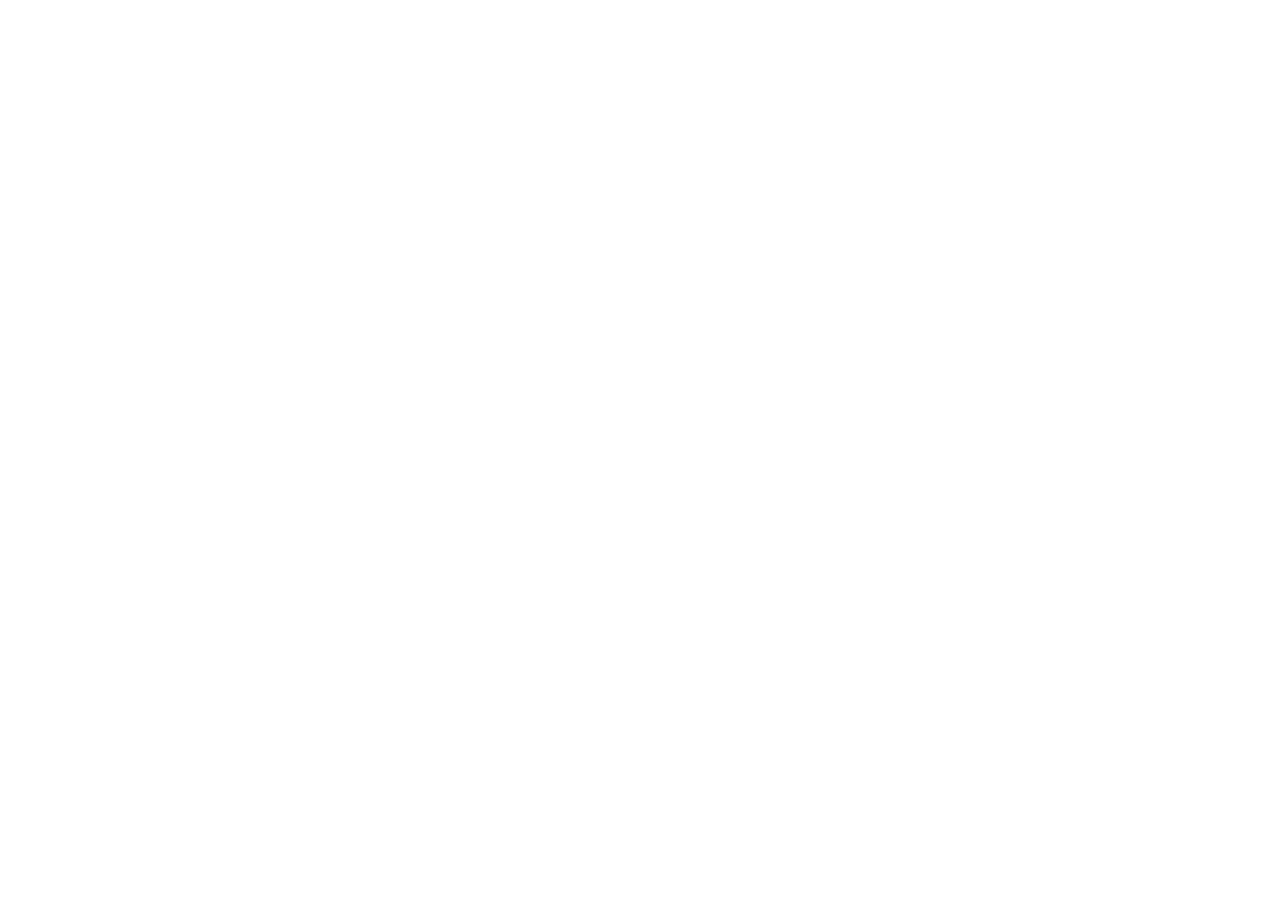
==== index.html @ b088ef9a "second commit" ====
<!DOCTYPE html>
<html lang="en">
<head>
    <meta charset="UTF-8">
    <meta name="viewport" content="width=device-width, initial-scale=1.0">
    <title>Garage</title>
</head>
<body>
    
</body>
</html>
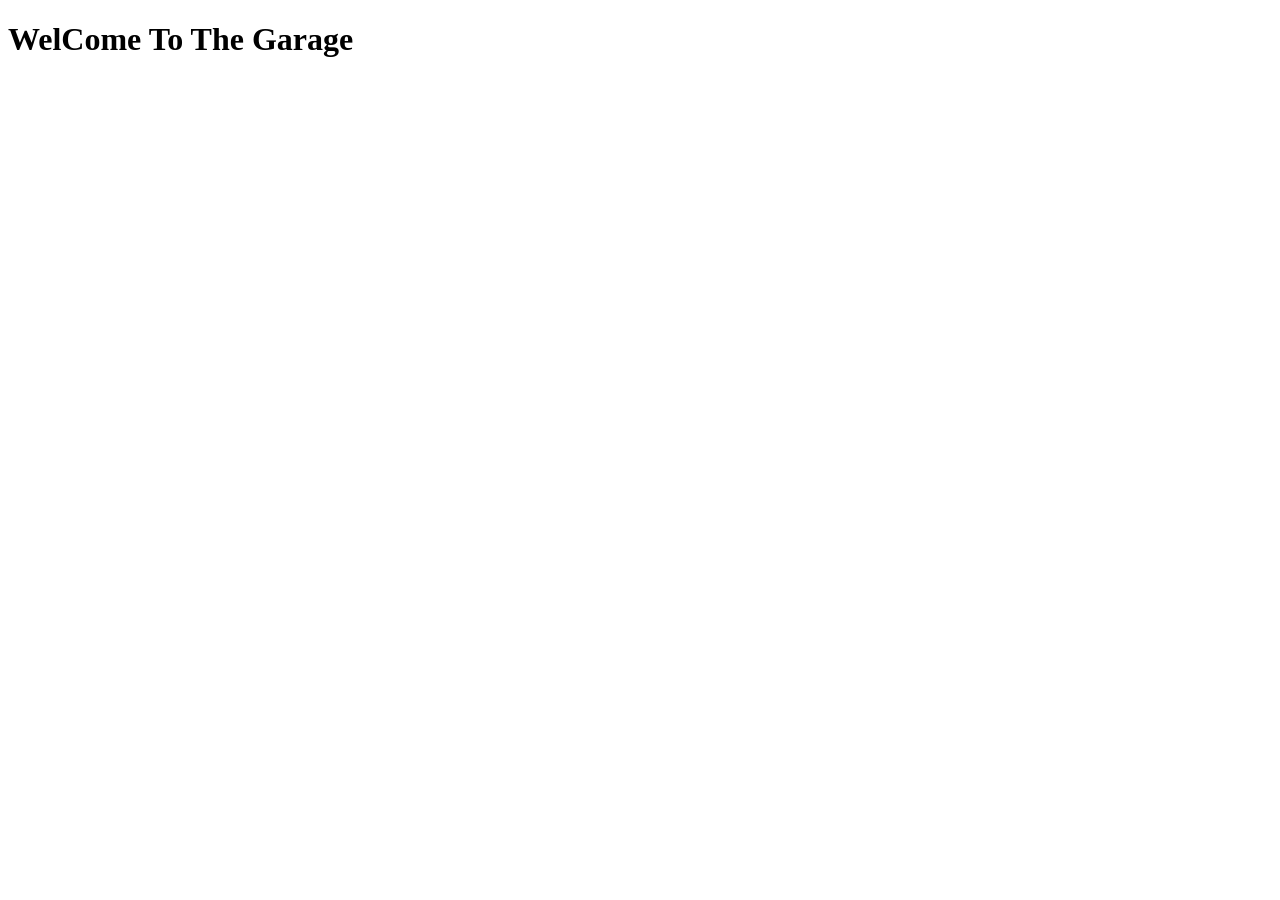
==== commit a8f41f51: "third commit" ====
--- a/index.html
+++ b/index.html
@@ -6,6 +6,7 @@
     <title>Garage</title>
 </head>
 <body>
+    <h1>WelCome To The Garage</h1>
     
 </body>
 </html>
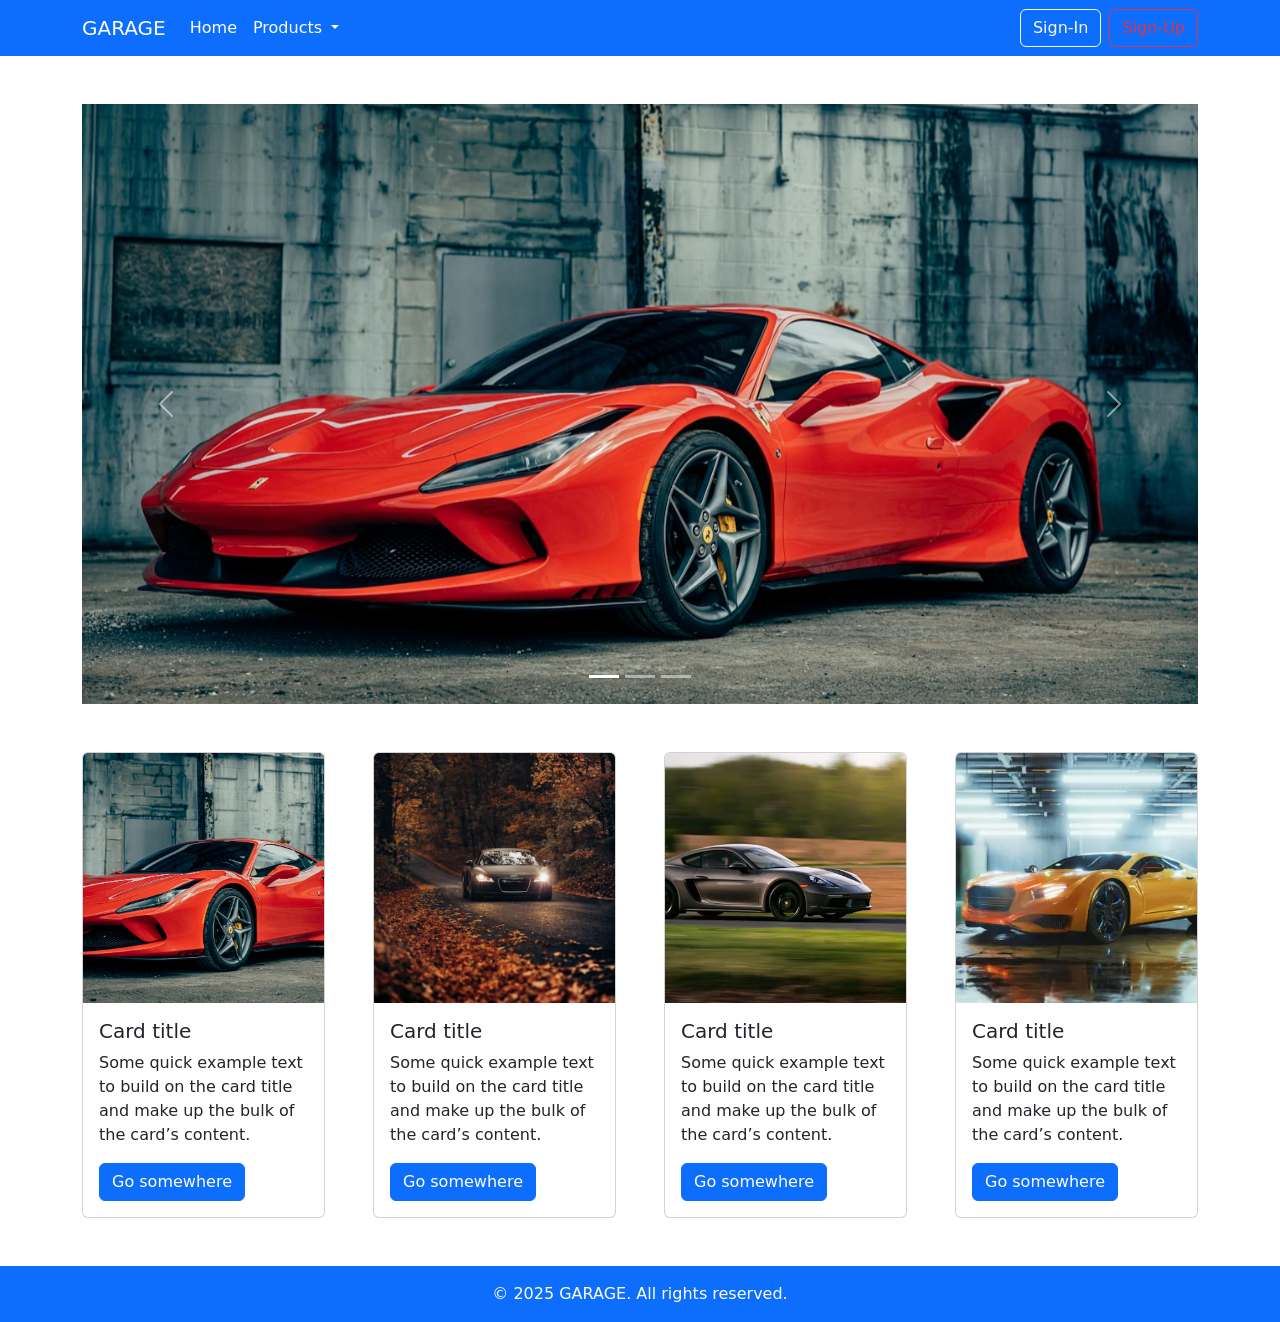
==== commit 972b2273: "fourth commit" ====
--- a/index.html
+++ b/index.html
@@ -3,10 +3,195 @@
 <head>
     <meta charset="UTF-8">
     <meta name="viewport" content="width=device-width, initial-scale=1.0">
-    <title>Garage</title>
+    <title>GARAGE</title>
+    <link href="https://cdn.jsdelivr.net/npm/bootstrap@5.3.8/dist/css/bootstrap.min.css" rel="stylesheet">
+    <script src="https://cdn.jsdelivr.net/npm/bootstrap@5.3.8/dist/js/bootstrap.bundle.min.js"></script>
+    <link rel="stylesheet" href="project.css">
 </head>
 <body>
-    <h1>WelCome To The Garage</h1>
+
+                                <!-- Nav Bar Section -->
+<nav class="navbar navbar-expand-lg bg-primary">
+  <div class="container">
+    <a class="navbar-brand text-white" href="#">GARAGE</a>
+    <button class="navbar-toggler" type="button" data-bs-toggle="collapse" data-bs-target="#navbarSupportedContent" aria-controls="navbarSupportedContent" aria-expanded="false" aria-label="Toggle navigation">
+      <span class="navbar-toggler-icon"></span>
+    </button>
+    <div class="collapse navbar-collapse" id="navbarSupportedContent">
+      <ul class="navbar-nav me-auto mb-2 mb-lg-0">
+        <li class="nav-item">
+          <a class="nav-link active text-white" aria-current="page" href="#">Home</a>
+        <li class="nav-item dropdown">
+          <a class="nav-link dropdown-toggle text-white" href="#" role="button" data-bs-toggle="dropdown" aria-expanded="false">
+            Products
+          </a>
+          <ul class="dropdown-menu">
+            <li><a class="dropdown-item" href="#">Cars</a></li>
+            <li><a class="dropdown-item" href="#">Bikes</a></li>
+            <li><hr class="dropdown-divider"></li>
+            <li><a class="dropdown-item" href="#">Something else here</a></li>
+          </ul>
+        </li>
+      </ul>
+      <div class="d-flex">
+        <button class="btn btn-outline-light me-2" data-bs-toggle="modal" data-bs-target="#signInModal">Sign-In</button>
+        <button class="btn btn-outline-danger" data-bs-toggle="modal" data-bs-target="#signUpModal">Sign-Up</button>
+      </div>
+    </div>
+  </div>
+</nav>
+
+                                <!-- Carosel Section -->
+<section class="container my-5">
+    <div id="carouselExampleIndicators" class="carousel slide">
+  <div class="carousel-indicators">
+    <button type="button" data-bs-target="#carouselExampleIndicators" data-bs-slide-to="0" class="active" aria-current="true" aria-label="Slide 1"></button>
+    <button type="button" data-bs-target="#carouselExampleIndicators" data-bs-slide-to="1" aria-label="Slide 2"></button>
+    <button type="button" data-bs-target="#carouselExampleIndicators" data-bs-slide-to="2" aria-label="Slide 3"></button>
+  </div>
+  <div class="carousel-inner">
+    <div class="carousel-item">
+      <img src="Images/OffwhiteCar.jpg" class="d-block w-100" alt="Ferrari">
+    </div>
+    <div class="carousel-item active">
+      <img src="Images/Ferrari.avif" class="d-block w-100" alt="Audi">
+    </div>
+    <div class="carousel-item">
+      <img src="Images/LightnavyblueCar.jpg" class="d-block w-100" alt="Racing Car">
+    </div>
+  </div>
+  <button class="carousel-control-prev" type="button" data-bs-target="#carouselExampleIndicators" data-bs-slide="prev">
+    <span class="carousel-control-prev-icon" aria-hidden="true"></span>
+    <span class="visually-hidden">Previous</span>
+  </button>
+  <button class="carousel-control-next" type="button" data-bs-target="#carouselExampleIndicators" data-bs-slide="next">
+    <span class="carousel-control-next-icon" aria-hidden="true"></span>
+    <span class="visually-hidden">Next</span>
+  </button>
+</div>
+
+</section>
+
+                                <!-- Card Section -->
+<section class="container d-flex my-5 gap-5">
+    <div class="card" style="width: 18rem;">
+  <img src="Images/Ferrari.avif" class="card-img-top" alt="Ferrari">
+  <div class="card-body">
+    <h5 class="card-title">Card title</h5>
+    <p class="card-text">Some quick example text to build on the card title and make up the bulk of the card’s content.</p>
+    <a href="#" class="btn btn-primary">Go somewhere</a>
+  </div>
+</div>
+
+<div class="card" style="width: 18rem;">
+  <img src="Images/Audi.avif" class="card-img-top" alt="Audi">
+  <div class="card-body">
+    <h5 class="card-title">Card title</h5>
+    <p class="card-text">Some quick example text to build on the card title and make up the bulk of the card’s content.</p>
+    <a href="#" class="btn btn-primary">Go somewhere</a>
+  </div>
+</div>
+
+<div class="card" style="width: 18rem;">
+  <img src="Images/RacingCar.avif" class="card-img-top" alt="Racing Car">
+  <div class="card-body">
+    <h5 class="card-title">Card title</h5>
+    <p class="card-text">Some quick example text to build on the card title and make up the bulk of the card’s content.</p>
+    <a href="#" class="btn btn-primary">Go somewhere</a>
+  </div>
+</div>
+
+<div class="card" style="width: 18rem;">
+  <img src="Images/YellowCar.webp" class="card-img-top" alt="Yellow Car">
+  <div class="card-body">
+    <h5 class="card-title">Card title</h5>
+    <p class="card-text">Some quick example text to build on the card title and make up the bulk of the card’s content.</p>
+    <a href="#" class="btn btn-primary">Go somewhere</a>
+  </div>
+</div>
+
+</section>
+
+                                <!-- Modal Section -->
+<!-- Sign In Modal -->
+<section>
+    <div class="modal" tabindex="-1" id="signInModal" aria-labelledby="signInLabel" aria-hidden="true">
+  <div class="modal-dialog">
+    <div class="modal-content">
+      <div class="modal-header">
+        <h5 class="modal-title">Sign-In</h5>
+        <button type="button" class="btn-close" data-bs-dismiss="modal" aria-label="Close"></button>
+      </div>
+      <div class="modal-body">
+        <form>
+            <div class="mb-2">
+                <label class="form-label">Email</label>
+                <input type="email" class="form-control" placeholder="Enter your email">
+            </div>
+            <div class="mb-2">
+                <label class="form-label">Password</label>
+                <input type="password" class="form-control" placeholder="Enter your password">
+            </div>
+            <div class="text-end my-3">
+                <button type="submit" class="btn btn-primary">Submit</button>
+                <button type="button" class="btn btn-secondary me-2" data-bs-dismiss="modal">Close</button>
+            </div>            
+        </form>
+      </div>
+    </div>
+  </div>
+</div>
+
+</section>
+
+<!-- Sign Up Modal -->
+ <section>
+    <div class="modal" tabindex="-1" id="signUpModal" aria-labelledby="signUpLabel" aria-hidden="true">
+  <div class="modal-dialog">
+    <div class="modal-content">
+      <div class="modal-header">
+        <h5 class="modal-title">Sign-Up</h5>
+        <button type="button" class="btn-close" data-bs-dismiss="modal" aria-label="Close"></button>
+      </div>
+      <div class="modal-body">
+        <form>
+            <div class="mb-2">
+                <label class="form-label">Full Name</label>
+                <input type="name" class="form-control" placeholder="Enter your full name">
+            </div>
+            <div class="mb-2">
+                <label class="form-label">Phone Number</label>
+                <input type="number" class="form-control" placeholder="Enter your phone number">
+            </div>
+            <div class="mb-2">
+                <label class="form-label">Email</label>
+                <input type="email" class="form-control" placeholder="Enter your email">
+            </div>
+            <div class="mb-2">
+                <label class="form-label">Password</label>
+                <input type="password" class="form-control" placeholder="Enter your password">
+            </div>
+            <div class="text-end my-3">
+                <button type="submit" class="btn btn-primary">Submit</button>
+                <button type="button" class="btn btn-secondary me-2" data-bs-dismiss="modal">Close</button>
+            </div> 
+        </form>
+      </div>
+    </div>
+  </div>
+</div>
+
+</section>
+
+                                <!-- Footer Section -->
+<footer>
+    <div class="bg-primary text-center text-white py-3">
+        &copy; 2025 GARAGE. All rights reserved.
+    </div>
+</footer>
+
+
+
     
 </body>
 </html>
--- a/project.css
+++ b/project.css
@@ -0,0 +1,22 @@
+.card-img-top{
+    height: 250px;
+    width: 100%;
+    object-fit: cover;
+}
+
+.carousel img {
+    height: 600px;
+    width: 100%;
+    object-fit: cover;
+    /* border-radius: 10px; */
+}
+
+.modal-dialog{
+    display: flex;
+    align-items: center;
+    justify-content: center;
+    min-height: 100vh;
+}
+.modal-content{
+    border-radius: 20px;
+}
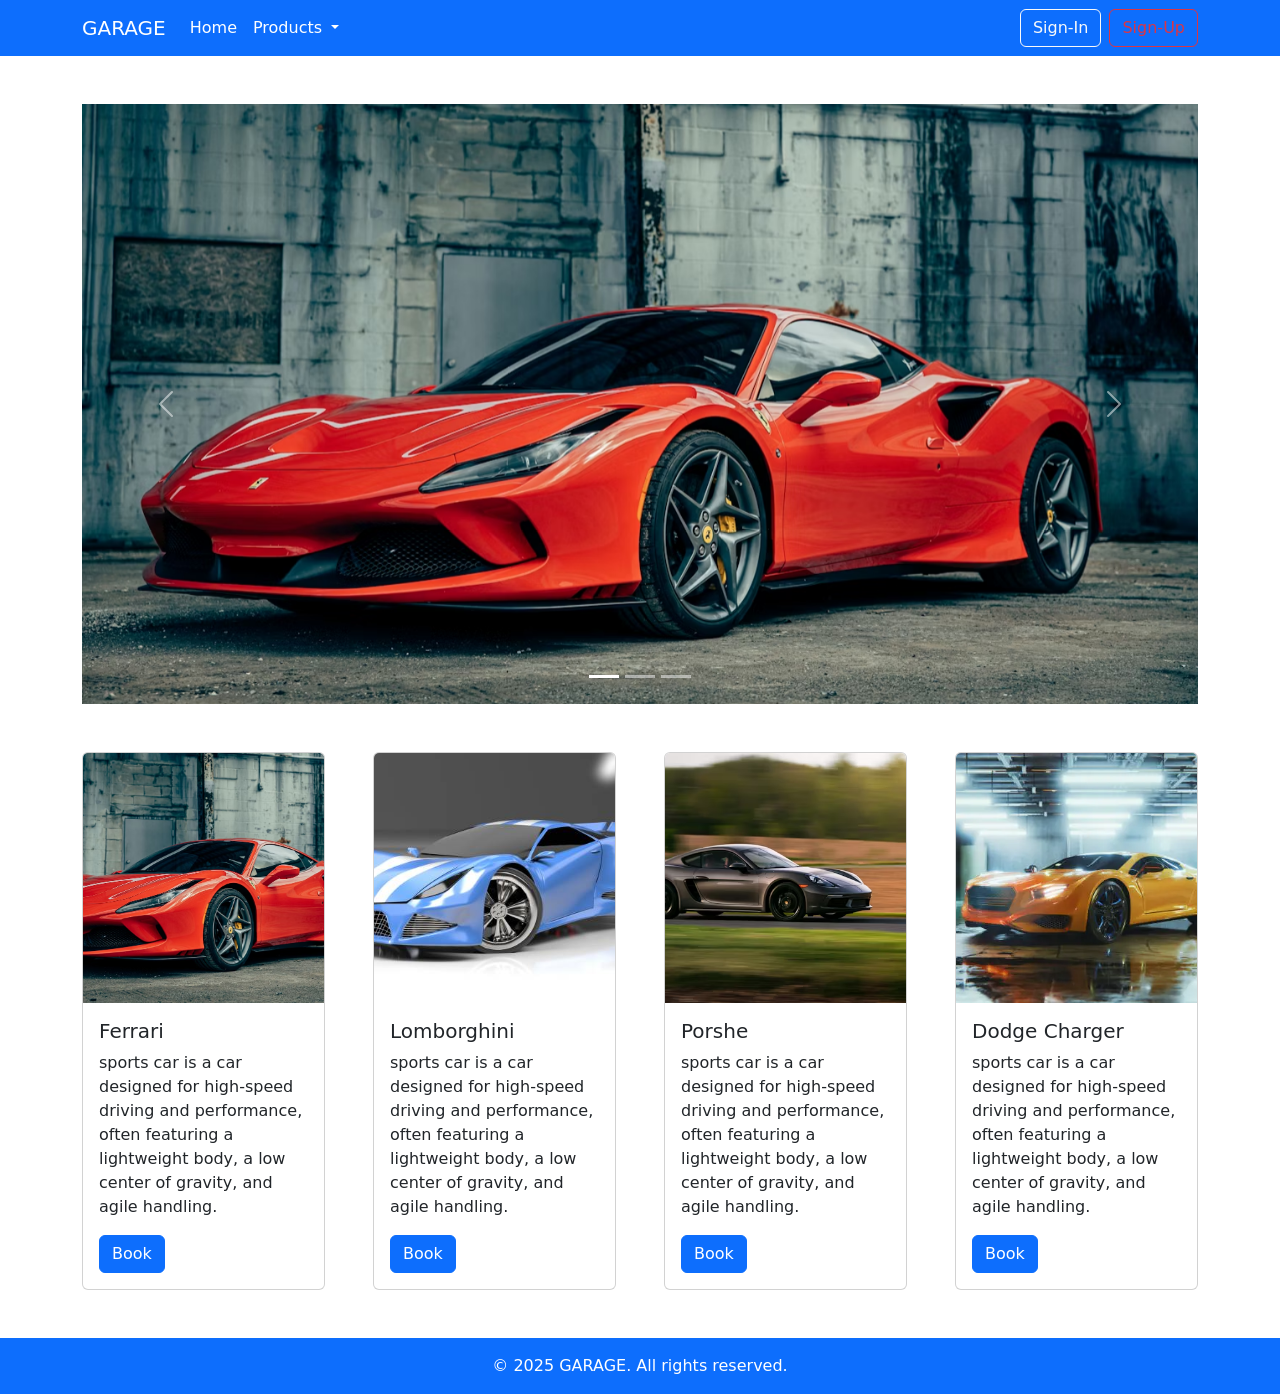
==== commit 6f88133a: "last commit" ====
--- a/index.html
+++ b/index.html
@@ -77,36 +77,36 @@
     <div class="card" style="width: 18rem;">
   <img src="Images/Ferrari.avif" class="card-img-top" alt="Ferrari">
   <div class="card-body">
-    <h5 class="card-title">Card title</h5>
-    <p class="card-text">Some quick example text to build on the card title and make up the bulk of the card’s content.</p>
-    <a href="#" class="btn btn-primary">Go somewhere</a>
+    <h5 class="card-title">Ferrari</h5>
+    <p class="card-text">sports car is a car designed for high-speed driving and performance, often featuring a lightweight body, a low center of gravity, and agile handling.</p>
+    <a href="#" class="btn btn-primary">Book</a>
   </div>
 </div>
 
 <div class="card" style="width: 18rem;">
-  <img src="Images/Audi.avif" class="card-img-top" alt="Audi">
+  <img src="Images/BlueLinesCar.jpg" class="card-img-top" alt="Audi">
   <div class="card-body">
-    <h5 class="card-title">Card title</h5>
-    <p class="card-text">Some quick example text to build on the card title and make up the bulk of the card’s content.</p>
-    <a href="#" class="btn btn-primary">Go somewhere</a>
+    <h5 class="card-title">Lomborghini</h5>
+    <p class="card-text">sports car is a car designed for high-speed driving and performance, often featuring a lightweight body, a low center of gravity, and agile handling.</p>
+    <a href="#" class="btn btn-primary">Book</a>
   </div>
 </div>
 
 <div class="card" style="width: 18rem;">
   <img src="Images/RacingCar.avif" class="card-img-top" alt="Racing Car">
   <div class="card-body">
-    <h5 class="card-title">Card title</h5>
-    <p class="card-text">Some quick example text to build on the card title and make up the bulk of the card’s content.</p>
-    <a href="#" class="btn btn-primary">Go somewhere</a>
+    <h5 class="card-title">Porshe</h5>
+    <p class="card-text">sports car is a car designed for high-speed driving and performance, often featuring a lightweight body, a low center of gravity, and agile handling.</p>
+    <a href="#" class="btn btn-primary">Book</a>
   </div>
 </div>
 
 <div class="card" style="width: 18rem;">
   <img src="Images/YellowCar.webp" class="card-img-top" alt="Yellow Car">
   <div class="card-body">
-    <h5 class="card-title">Card title</h5>
-    <p class="card-text">Some quick example text to build on the card title and make up the bulk of the card’s content.</p>
-    <a href="#" class="btn btn-primary">Go somewhere</a>
+    <h5 class="card-title">Dodge Charger</h5>
+    <p class="card-text">sports car is a car designed for high-speed driving and performance, often featuring a lightweight body, a low center of gravity, and agile handling.</p>
+    <a href="#" class="btn btn-primary">Book</a>
   </div>
 </div>
 
